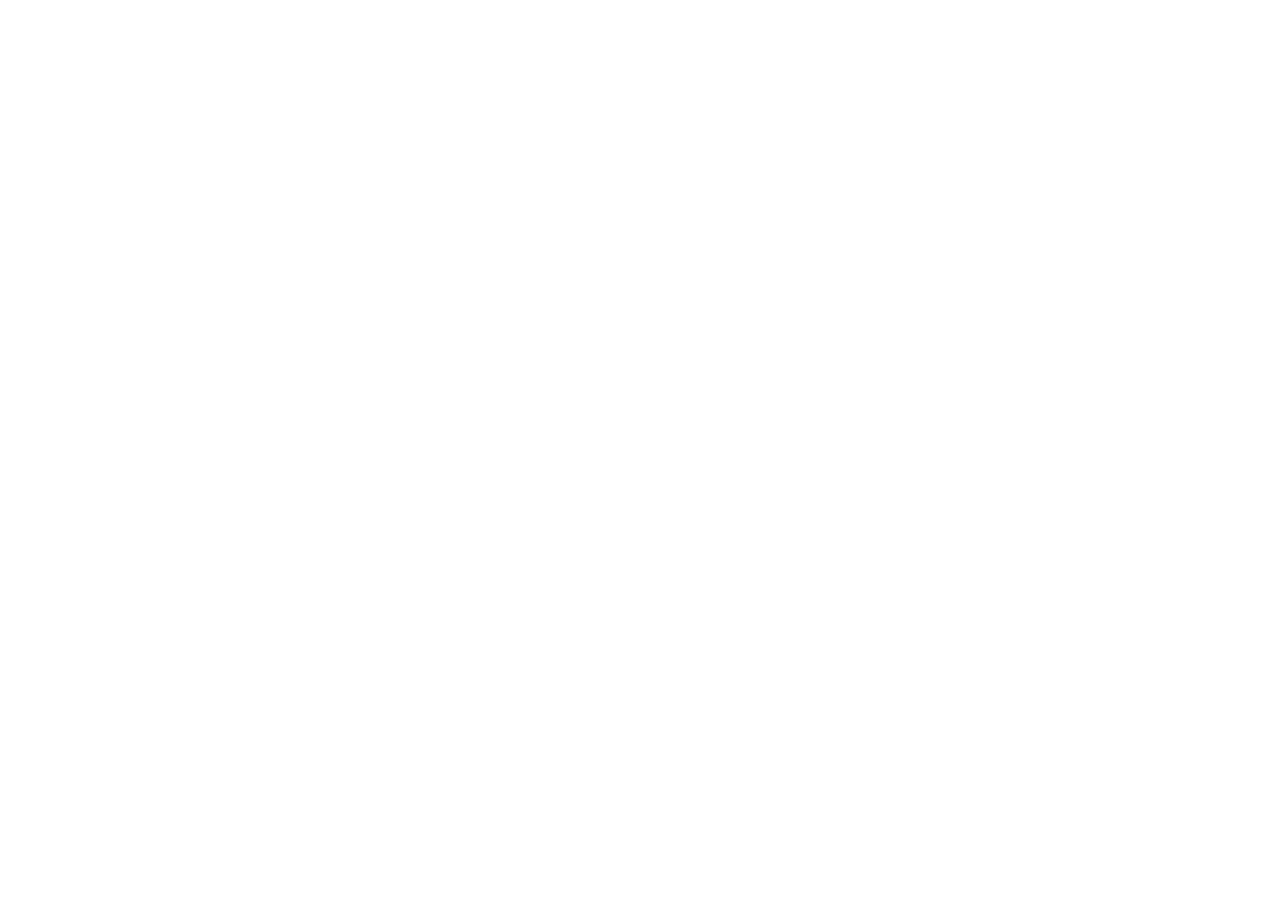
==== index.html @ 43f1a7a7 "Linkamos todo los archivos y los cdn que usemos al html" ====
<!DOCTYPE html>
<html lang="en">
<head>
    <meta charset="UTF-8">
    <meta name="viewport" content="width=device-width, initial-scale=1.0">
    <title>Home</title>

    <link rel="stylesheet" href="https://cdn.jsdelivr.net/npm/swiper@11/swiper-bundle.min.css"/>

    <link rel="stylesheet" href="styles/style.css">
    <link rel="stylesheet" href="https://cdnjs.cloudflare.com/ajax/libs/font-awesome/6.5.2/css/all.min.css">
</head>
<body>



    <script src="https://cdn.jsdelivr.net/npm/swiper@11/swiper-bundle.min.js"></script>
    <script src="scripts/main.js"></script>
</body>
</html>
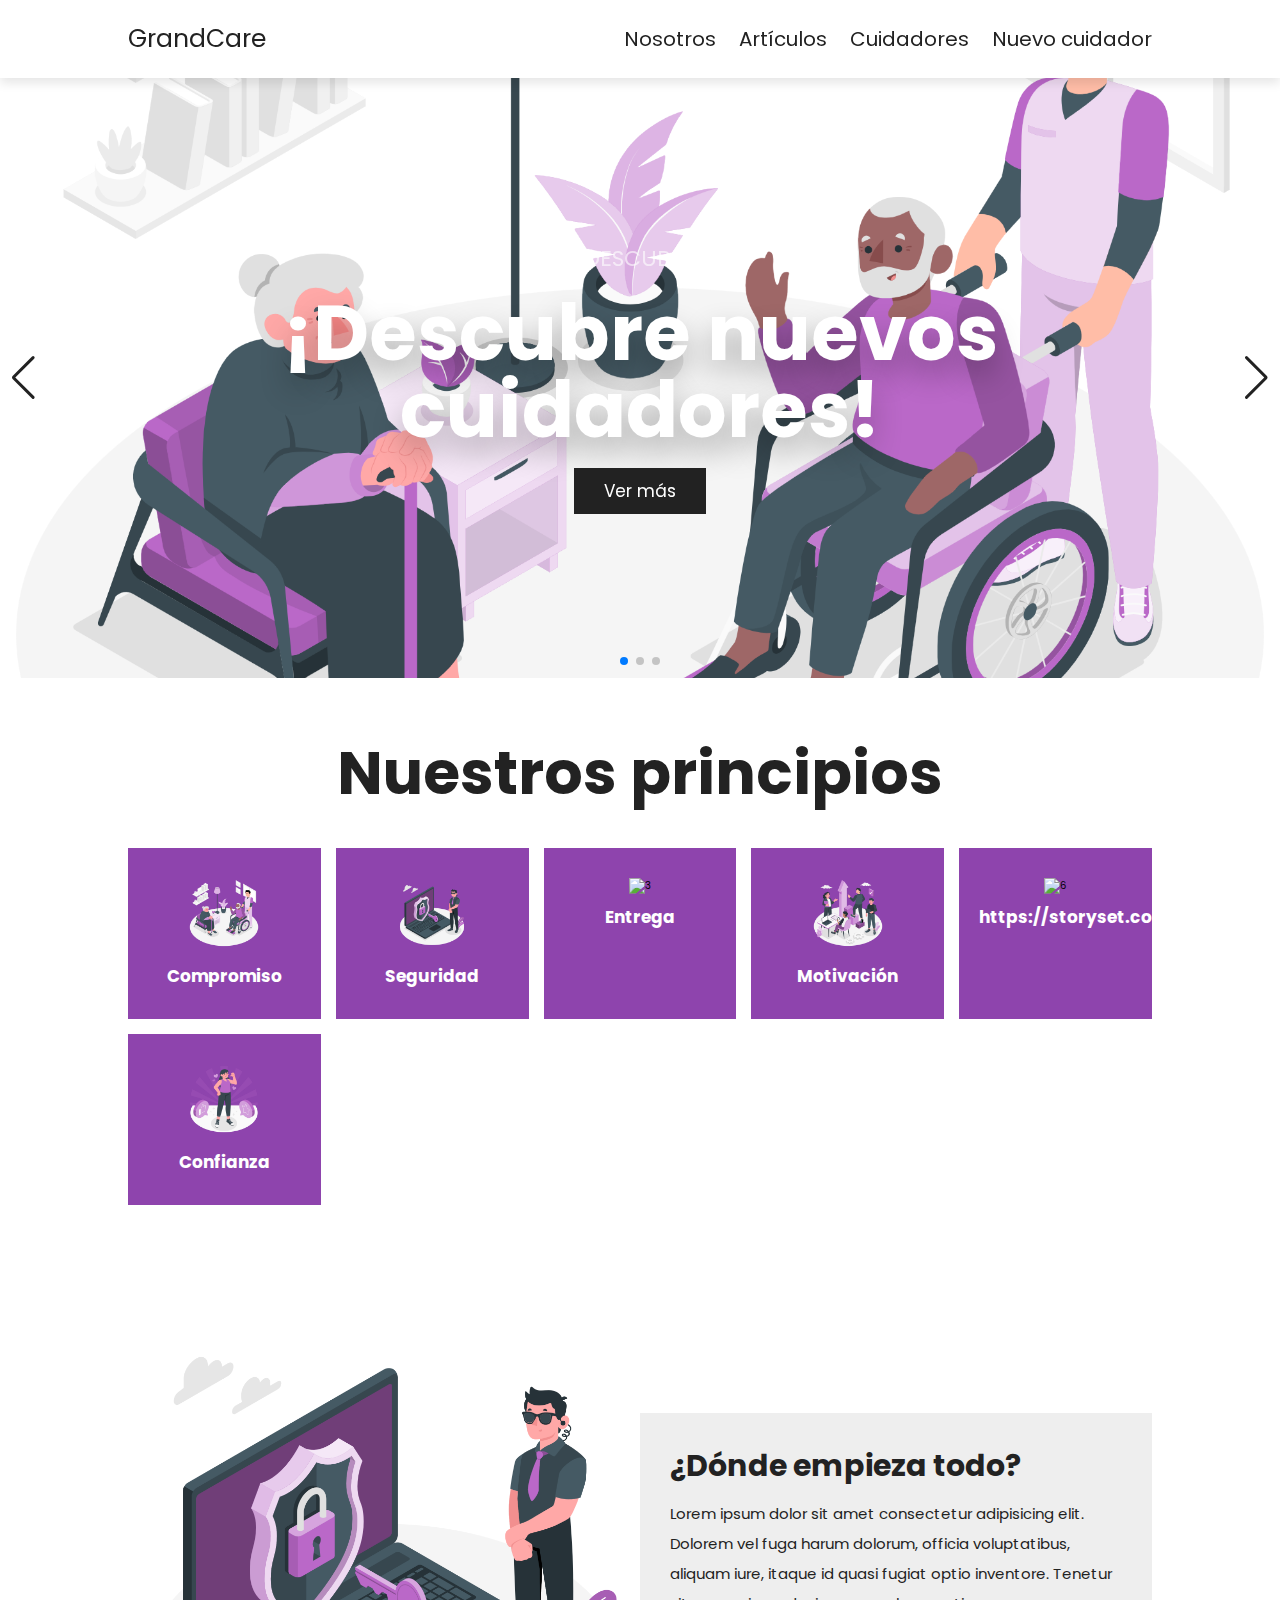
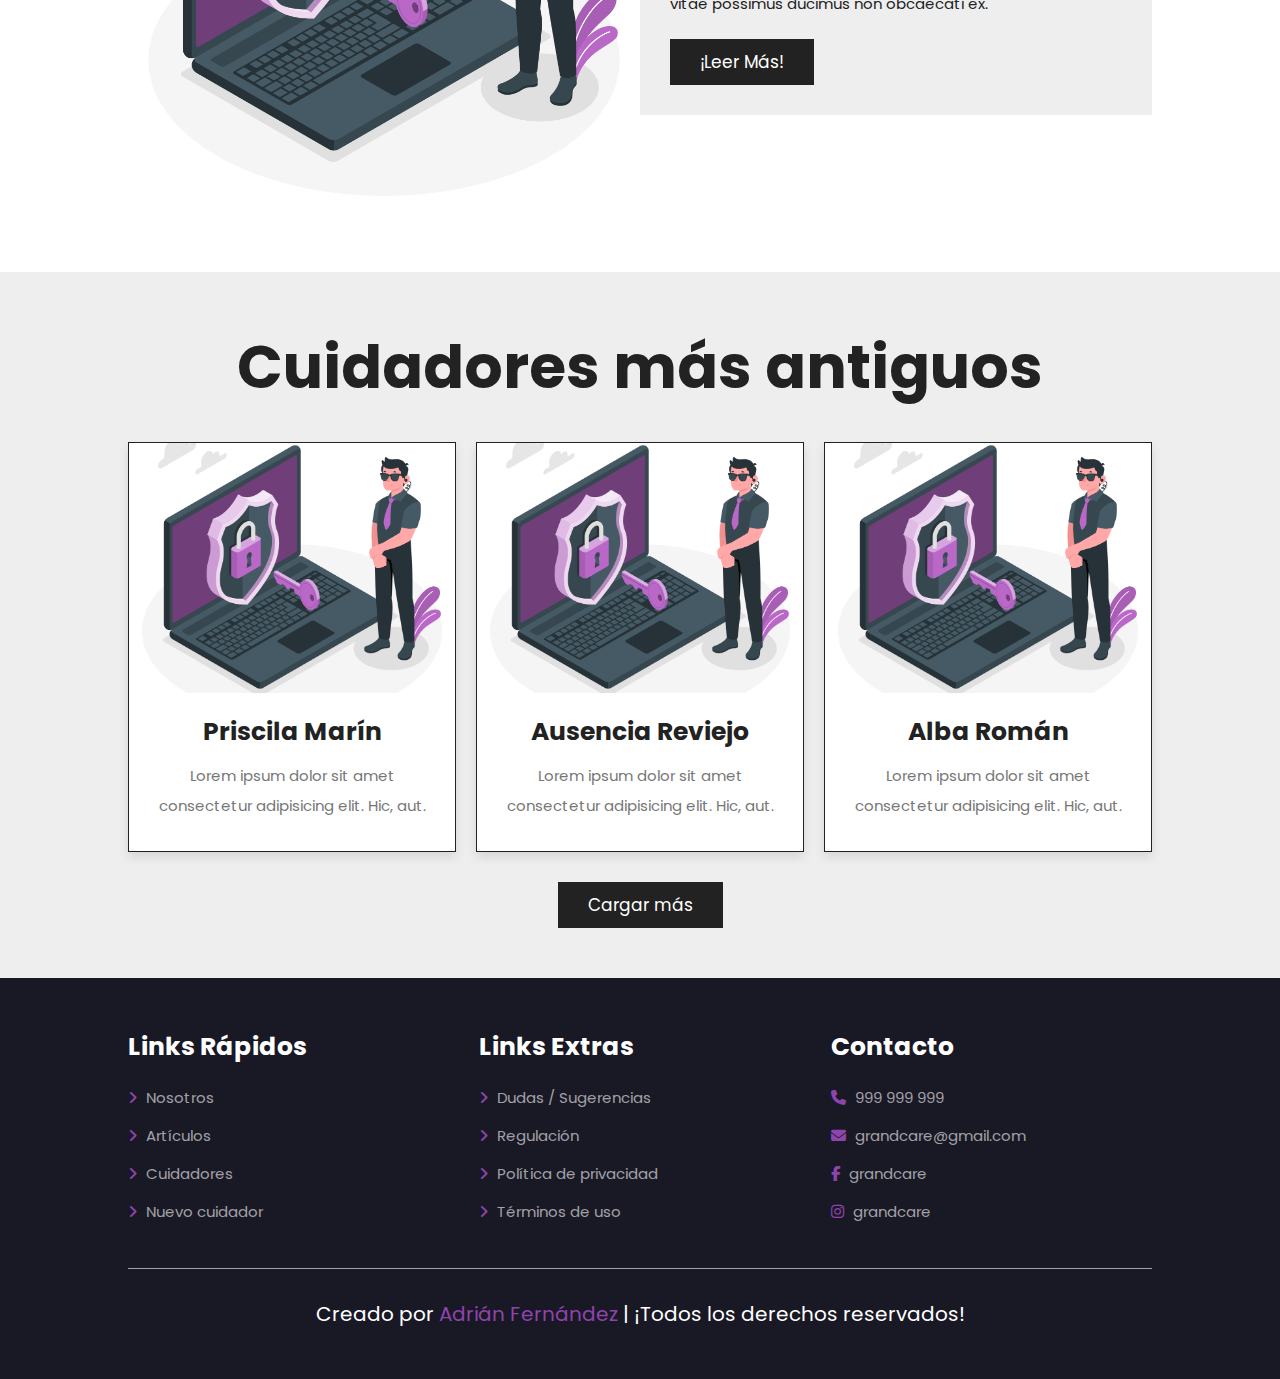
==== commit dd765a40: "Modificamos el tipo de fichero del index" ====
--- a/index.html
+++ b/index.html
@@ -3,18 +3,177 @@
 <head>
     <meta charset="UTF-8">
     <meta name="viewport" content="width=device-width, initial-scale=1.0">
-    <title>Home</title>
-
-    <link rel="stylesheet" href="https://cdn.jsdelivr.net/npm/swiper@11/swiper-bundle.min.css"/>
+    <title>Inicio</title>
+    
+    <link rel="stylesheet" href="https://cdn.jsdelivr.net/npm/swiper@11/swiper-bundle.min.css">
 
     <link rel="stylesheet" href="styles/style.css">
+
     <link rel="stylesheet" href="https://cdnjs.cloudflare.com/ajax/libs/font-awesome/6.5.2/css/all.min.css">
 </head>
 <body>
+    <section class="header">
+        <a href="index.html" class="logo">GrandCare</a>
+
+        <nav class="navbar">
+            <a href="templates/about.html">Nosotros</a>
+            <a href="templates/articles.html">Artículos</a>
+            <a href="templates/helpers.html">Cuidadores</a>
+            <a href="templates/new.html">Nuevo cuidador</a>
+        </nav>
+
+        <div id="menu-btn" class="fas fa-bars"></div>
+    </section>
 
 
+    <section class="home">
+        <div class="swiper home-slider">
+            <div class="swiper-wrapper">
+                <div class="swiper-slide slide" style="background:url(assets/img/compromiso.png) no-repeat">
+                    <div class="content">
+                        <span>¡DESCUBRE!</span>
+                        <h3>¡Descubre nuevos cuidadores!</h3>
+                        <a href="templates/helpers.html" class="btn">Ver más</a>
+                    </div>
+                </div>
+
+                <div class="swiper-slide slide" style="background:url(assets/img/confianza.png) no-repeat">
+                    <div class="content">
+                        <span>¡INFÓRMATE!</span>
+                        <h3>¡Lee y aprende!</h3>
+                        <a href="templates/articles.html" class="btn">Ver más</a>
+                    </div>
+                </div>
+
+                <div class="swiper-slide slide" style="background:url(assets/img/seguridad.png) no-repeat">
+                    <div class="content">
+                        <span>¡ÚNETE!</span>
+                        <h3>¡Únete a nosotros!</h3>
+                        <a href="templates/new.html" class="btn">Ver más</a>
+                    </div>
+                </div>
+            </div>
+
+            <div class="swiper-button-next"></div>
+            <div class="swiper-button-prev"></div>
+            <div class="swiper-pagination"></div>
+        </div>
+    </section>
+
+    <section class="principles">
+        <h1 class="heading-title"> Nuestros principios </h1>
+        <div class="box-container">
+            <div class="box">
+                <img src="assets/img/compromiso.png" alt="">
+                <h3>Compromiso</h3>
+            </div>
+            <div class="box">
+                <img src="assets/img/seguridad.png" alt="">
+                <h3>Seguridad</h3>
+            </div>
+            <div class="box">
+                <img src="" alt="3">
+                <h3>Entrega</h3>
+            </div>
+            <div class="box">
+                <img src="assets/img/motivacion.png" alt="">
+                <h3>Motivación</h3>
+            </div>
+            <div class="box">
+                <img src="" alt="6">
+                <h3>https://storyset.com/</h3>
+            </div>
+            <div class="box">
+                <img src="assets/img/confianza.png" alt="">
+                <h3>Confianza</h3>
+            </div>
+        </div>
+    </section>
+
+
+    <section class="home-about">
+        <div class="image">
+            <img src="assets/img/seguridad.png" alt="">
+        </div>
+
+        <div class="content">
+            <h3>¿Dónde empieza todo?</h3>
+            <p>Lorem ipsum dolor sit amet consectetur adipisicing elit. Dolorem vel fuga harum dolorum, officia voluptatibus, aliquam iure, itaque id quasi fugiat optio inventore. Tenetur vitae possimus ducimus non obcaecati ex.</p>
+            <a href="templates/about.html" class="btn">¡Leer Más!</a>
+        </div>
+    </section>
+
+
+    <section class="home-helpers">
+        <h1 class="heading-title">Cuidadores más antiguos</h1>
+
+        <div class="box-container">
+            <div class="box">
+                <div class="image">
+                    <img src="assets/img/seguridad.png" alt="">
+                </div>
+                <div class="content">
+                    <h3>Priscila Marín</h3>
+                    <p>Lorem ipsum dolor sit amet consectetur adipisicing elit. Hic, aut.</p>
+                </div>
+            </div>
+
+            <div class="box">
+                <div class="image">
+                    <img src="assets/img/seguridad.png" alt="">
+                </div>
+                <div class="content">
+                    <h3>Ausencia Reviejo</h3>
+                    <p>Lorem ipsum dolor sit amet consectetur adipisicing elit. Hic, aut.</p>
+                </div>
+            </div>
+
+            <div class="box">
+                <div class="image">
+                    <img src="assets/img/seguridad.png" alt="">
+                </div>
+                <div class="content">
+                    <h3>Alba Román</h3>
+                    <p>Lorem ipsum dolor sit amet consectetur adipisicing elit. Hic, aut.</p>
+                </div>
+            </div>
+        </div>
+
+        <div class="load-more"><a href="templates/helpers.html" class="btn">Cargar más</a></div>
+    </section>
+
+
+    <section class="footer">
+        <div class="box-container">
+            <div class="box">
+                <h3>Links Rápidos</h3>
+                <a href="templates/about.html"><i class="fa-solid fa-angle-right"></i> Nosotros</a>
+                <a href="templates/articles.html"><i class="fa-solid fa-angle-right"></i> Artículos</a>
+                <a href="templates/helpers.html"><i class="fa-solid fa-angle-right"></i> Cuidadores</a>
+                <a href="templates/new.html"><i class="fa-solid fa-angle-right"></i> Nuevo cuidador</a>
+            </div>
+
+            <div class="box">
+                <h3>Links Extras</h3>
+                <a href="#"><i class="fa-solid fa-angle-right"></i> Dudas / Sugerencias</a>
+                <a href="#"><i class="fa-solid fa-angle-right"></i> Regulación </a>
+                <a href="#"><i class="fa-solid fa-angle-right"></i> Política de privacidad</a>
+                <a href="#"><i class="fa-solid fa-angle-right"></i> Términos de uso</a>
+            </div>
+            
+            <div class="box">
+                <h3>Contacto</h3>
+                <a href="#"><i class="fa-solid fa-phone"></i> 999 999 999 </a>
+                <a href="#"><i class="fa-solid fa-envelope"></i> grandcare@gmail.com </a>
+                <a href="#"><i class="fab fa-facebook-f"></i> grandcare </a>
+                <a href="#"><i class="fab fa-instagram"></i> grandcare </a>
+            </div>
+        </div>
+
+        <div class="credit"> Creado por <span>Adrián Fernández</span> | ¡Todos los derechos reservados! </div>
+    </section>
 
     <script src="https://cdn.jsdelivr.net/npm/swiper@11/swiper-bundle.min.js"></script>
-    <script src="scripts/main.js"></script>
+    <script type="module" src="scripts/main.js"></script>
 </body>
 </html>--- a/styles/style.css
+++ b/styles/style.css
@@ -0,0 +1,580 @@
+@import url('https://fonts.googleapis.com/css2?family=Poppins:wght@100;200;300;400;500;600&display=swap');
+
+:root{
+    --main-color: #8e44ad;
+    --black:#222;
+    --white:#fff;
+    --light-black:#777;
+    --light-white:#fff9;
+    --dark-bg:rgba(0,0,0,.7);
+    --light-bg:#eee;
+    --bg-footer: #191825;
+    --border:.1rem solid var(--black);
+    --box-shadow:0 .5rem 1rem rgba(0,0,0,.1);
+    --text-shadow:0 1.5rem 3rem rgba(0,0,0,.3);
+}
+
+*{
+    font-family: 'Poppins', sans-serif;
+    margin: 0;
+    padding: 0;
+    box-sizing: border-box;
+    outline: none;
+    border: none;
+    text-decoration: none;
+}
+
+html{
+    font-size: 62.5%;
+    overflow-x: hidden;
+}
+
+html::-webkit-scrollbar{
+    width: 1rem;
+}
+
+html::-webkit-scrollbar-track{
+    background-color: var(--white);
+}
+
+html::-webkit-scrollbar-thumb{
+    background-color: var(--main-color);
+}
+
+section{
+    padding: 5rem 10%;
+}
+
+@keyframes fadeIn {
+    0%{
+        transform: scale(0);
+        opacity: 0;
+    }
+}
+
+.heading{
+    background-size: cover !important;
+    background-position: center !important;
+    padding-top: 10rem;
+    padding-bottom: 15rem;
+    display: flex;
+    align-items: center;
+    justify-content: center;
+}
+
+.heading h1{
+    font-size: 10rem;
+    color: var(--white);
+    text-shadow: var(--text-shadow);
+}
+
+.heading-title{
+    text-align: center;
+    margin-bottom: 3rem;
+    font-size: 6rem;
+    color: var(--black);
+}
+
+.header{
+    position: sticky;
+    top: 0;
+    left: 0;
+    right: 0;
+    z-index: 1000;
+    background-color: var(--white);
+    display: flex;
+    padding-top: 2rem;
+    padding-bottom: 2rem;
+    box-shadow: var(--box-shadow);
+    align-items: center;
+    justify-content: space-between;
+}
+
+.header .logo{
+    font-size: 2.5rem;
+    color: var(--black);
+}
+
+.header .navbar a{
+    font-size: 2rem;
+    margin-left: 2rem;
+    color: var(--black);
+}
+
+.header .navbar a:hover{
+    color: var(--main-color);
+}
+
+#menu-btn{
+    font-size: 2.5rem;
+    cursor: pointer;
+    color: var(--black);
+    display: none;
+}
+
+.home{
+    padding: 0;
+}
+
+.home .slide{
+    text-align: center;
+    padding: 2rem;
+    display: flex;
+    align-items: center;
+    justify-content: center;
+    background-size: cover !important;
+    background-position: center !important;
+    min-height: 60rem;
+}
+
+.home .slide .content{
+    width: 85rem;
+}
+
+.home .swiper-slide-active .content{
+    display: inline-block;
+}
+
+
+.home .slide .content span{
+    display: block;
+    font-size: 2.2rem;
+    color: var(--light-white);
+    padding-bottom: 1rem;
+    animation: fadeIn .4s linear backwards .2s;
+}
+
+.home .slide .content h3{
+    font-size: 6vw;
+    color: var(--white);
+    line-height: 1;
+    text-shadow: var(--text-shadow);
+    padding: 1rem 0;
+    animation: fadeIn .4s linear backwards .4s;
+}
+
+.home .slide .content .btn{
+    animation: fadeIn .2s linear backwards .6s;
+}
+
+.home .swiper-button-next,
+.home .swiper-button-prev{
+    color: var(--black);
+}
+
+.home .swiper-button-next:hover,
+.home .swiper-button-prev:hover{
+    color: var(--main-color);
+}
+
+.btn{
+    display: inline-block;
+    background-color: var(--black);
+    margin-top: 1rem;
+    color: var(--white);
+    font-size: 1.7rem;
+    padding: 1rem 3rem;
+}
+
+.btn:hover{
+    background-color: var(--main-color);
+}
+
+.principles .box-container{
+    display: grid;
+    grid-template-columns: repeat(auto-fit, minmax(16rem, 1fr));
+    gap: 1.5rem;
+}
+
+.principles .box-container .box{
+    padding: 3rem 2rem;
+    text-align: center;
+    background: var(--main-color);
+    cursor: pointer;
+}
+
+.principles .box-container .box:hover{
+    background: var(--black);
+}
+
+.principles .box-container .box img{
+    height: 7rem;
+}
+
+.principles .box-container .box h3{
+    color: var(--white);
+    font-size: 1.7rem;
+    padding-top: 1rem;
+}
+
+.home-about{
+    display: flex;
+    align-items: center;
+    flex-wrap: wrap;
+}
+
+.home-about .image{
+    flex: 1 1 41rem;
+}
+
+.home-about .image img{
+    width: 100%;
+}
+
+.home-about .content{
+    flex: 1 1 41rem;
+    padding: 3rem;
+    background: var(--light-bg);
+}
+
+.home-about .content h3{
+    font-size: 3rem;
+    color: var(--black);
+}
+
+.home-about .content p{
+    font-size: 1.5rem;
+    padding: 1rem 0;
+    line-height: 2;
+    color: var(--black);
+}
+
+.home-helpers{
+    background: var(--light-bg);
+}
+
+.home-helpers .box-container{
+    display: grid;
+    grid-template-columns: repeat(auto-fit, minmax(30rem, 1fr));
+    gap: 2rem;
+}
+
+.home-helpers .box-container .box{
+    border: var(--border);
+    box-shadow: var(--box-shadow);
+    background: var(--white);
+}
+
+.home-helpers .box-container .box:hover .image img{
+    transform: scale(1.1);
+}
+
+.home-helpers .box-container .box .image{
+    height: 25rem;
+    overflow: hidden;
+}
+
+.home-helpers .box-container .box .image img{
+    height: 100%;
+    width: 100%;
+    object-fit: cover;
+    transition: .2s linear;
+}
+
+.home-helpers .box-container .box .content{
+    padding: 2rem;
+    text-align: center;
+}
+
+.home-helpers .box-container .box .content h3{
+    font-size: 2.5rem;
+    color: var(--black);
+}
+
+.home-helpers .box-container .box .content p{
+    font-size: 1.5rem;
+    color: var(--light-black);
+    line-height: 2;
+    padding: 1rem 0;
+}
+
+.home-helpers .load-more{
+    text-align: center;
+    margin-top: 2rem;
+}
+
+.about{
+    display: flex;
+    align-items: center;
+    flex-wrap: wrap;
+    gap: 3rem;
+}
+
+.about .image{
+    flex: 1 1 41rem;
+}
+
+.about .image img{
+    width: 100%;
+}
+
+.about .content{
+    flex: 1 1 41rem;
+    text-align: center;
+}
+
+.about .content h3{
+    font-size: 3rem;
+    color: var(--black);
+}
+
+.about .content p{
+    font-size: 1.5rem;
+    color: var(--light-black);
+    line-height: 2;
+    padding: 1rem 0;
+}
+
+.about .content .icons-container{
+    margin-top: 2rem;
+    display: flex;
+    flex-wrap: wrap;
+    gap: 1.5rem;
+    align-items: flex-end;
+}
+
+.about .content .icons-container .icons{
+    background: var(--light-bg);
+    padding: 2rem;
+    flex: 1 1 16rem;
+}
+
+.about .content .icons-container .icons i{
+    font-size: 4rem;
+    margin-bottom: 2rem;
+    color: var(--main-color);
+}
+
+.about .content .icons-container .icons span{
+    font-size: 1.5rem;
+    color: var(--light-black);
+    display: block;
+}
+
+
+
+
+.helpers .box-container{
+    display: grid;
+    grid-template-columns: repeat(auto-fit, minmax(30rem, 1fr));
+    gap: 2rem;
+}
+
+.helpers .box-container .box{
+    border: var(--border);
+    box-shadow: var(--box-shadow);
+    background: var(--white);
+    display: none;
+}
+
+.helpers .box-container .box:nth-child(1),
+.helpers .box-container .box:nth-child(2),
+.helpers .box-container .box:nth-child(3),
+.helpers .box-container .box:nth-child(4),
+.helpers .box-container .box:nth-child(5),
+.helpers .box-container .box:nth-child(6){
+    display: inline-block;
+}
+
+.helpers .box-container .box:hover .image img{
+    transform: scale(1.1);
+}
+
+.helpers .box-container .box .image{
+    height: 25rem;
+    overflow: hidden;
+}
+
+.helpers .box-container .box .image img{
+    height: 100%;
+    width: 100%;
+    object-fit: cover;
+    transition: .2s linear;
+}
+
+.helpers .box-container .box .content{
+    padding: 2rem;
+    text-align: center;
+}
+
+.helpers .box-container .box .content h3{
+    font-size: 2.5rem;
+    color: var(--black);
+}
+
+/*.helpers .box-container .box .content p{
+    font-size: 1.5rem;
+    color: var(--light-black);
+    line-height: 2;
+    padding: 1rem 0;
+}*/
+
+.helpers .load-more{
+    text-align: center;
+    margin-top: 2rem;
+}
+
+
+.join .join-form{
+    padding: 2rem;
+    background: var(--light-bg);
+}
+
+.join .join-form .flex{
+    display: flex;
+    flex-wrap: wrap;
+    gap: 2rem;
+}
+
+.join .join-form .flex .inputBox{
+    flex: 1 1 41rem;
+}
+
+.join .join-form .flex .inputBox input{
+    width: 100%;
+    padding: 1.2rem 1.4rem;
+    font-size: 1.6rem;
+    color: var(--light-black);
+    margin-top: 1.5rem;
+    border: var(--border);
+}
+
+.join .join-form .flex .inputBox input:focus{
+    background: var(--black);
+    color: var(--white);
+}
+
+.join .join-form .flex .inputBox input:focus::placeholder{
+    color: var(--light-white);
+}
+
+.join .join-form .flex .inputBox span{
+    font-size: 1.5rem;
+    color: var(--light-black);
+}
+
+.join .join-form .btn{
+    margin-top: 2rem;
+}
+
+
+
+.footer{
+    background-color: var(--bg-footer);
+}
+
+.footer .box-container{
+    display: grid;
+    grid-template-columns: repeat(auto-fit, minmax(25rem, 1fr));
+    gap: 3rem;
+}
+
+.footer .box-container .box h3{
+    color: var(--white);
+    font-size: 2.5rem;
+    padding-bottom: 2rem;
+}
+
+.footer .box-container .box a{
+    color: var(--light-white);
+    font-size: 1.5rem;
+    padding-bottom: 1.5rem;
+    display: block;
+}
+
+.footer .box-container .box a i{
+    color: var(--main-color);
+    padding-right: .5rem;
+    transition: .2s linear;
+}
+
+.footer .box-container .box a:hover i{
+    padding-right: 2rem;
+}
+
+.footer .credit{
+    text-align: center;
+    padding-top: 3rem;
+    margin-top: 3rem;
+    border-top: .1rem solid var(--light-white);
+    font-size: 2rem;
+    color: var(--white);
+}
+
+.footer .credit span{
+    color: var(--main-color);
+}
+
+
+
+
+@media (max-width:1200px) {
+    section{
+        padding: 3rem 5%;
+    }
+}
+
+@media (max-width:991px) {
+    html{
+        font-size: 55%;
+    }
+
+    section{
+        padding: 3rem 2rem;
+    }
+
+    .home .slide .content h3{
+        font-size: 8vw;
+    }
+}
+
+@media (max-width:768px) {
+    .heading h1{
+        font-size: 4rem;
+    }
+
+    #menu-btn{
+        display: inline-block;
+        transition: .2s linear;
+    }
+
+    #menu-btn.fa-times{
+        transform: rotate(180deg);
+    }
+
+    .header .navbar{
+        position: absolute;
+        top: 99%;
+        left: 0;
+        right: 0;
+        background-color: var(--white);
+        border-top: var(--border);
+        padding: 2rem;
+        transition: .2s linear;
+        clip-path: polygon(0 0, 100% 0, 100% 0, 0 0);
+    }
+
+    .header .navbar.active{
+        clip-path: polygon(0 0, 100% 0, 100% 100%, 0 100%);
+    }
+
+    .header .navbar a{
+        display: block;
+        margin: 2rem;
+        text-align: center;
+    }
+}
+
+@media (max-width:450px) {
+    html{
+        font-size: 50%;
+    }
+
+    .heading-title{
+        font-size: 3.5rem;
+    }
+
+    .home .slide .content h3{
+        font-size: 7vw;
+    }
+}
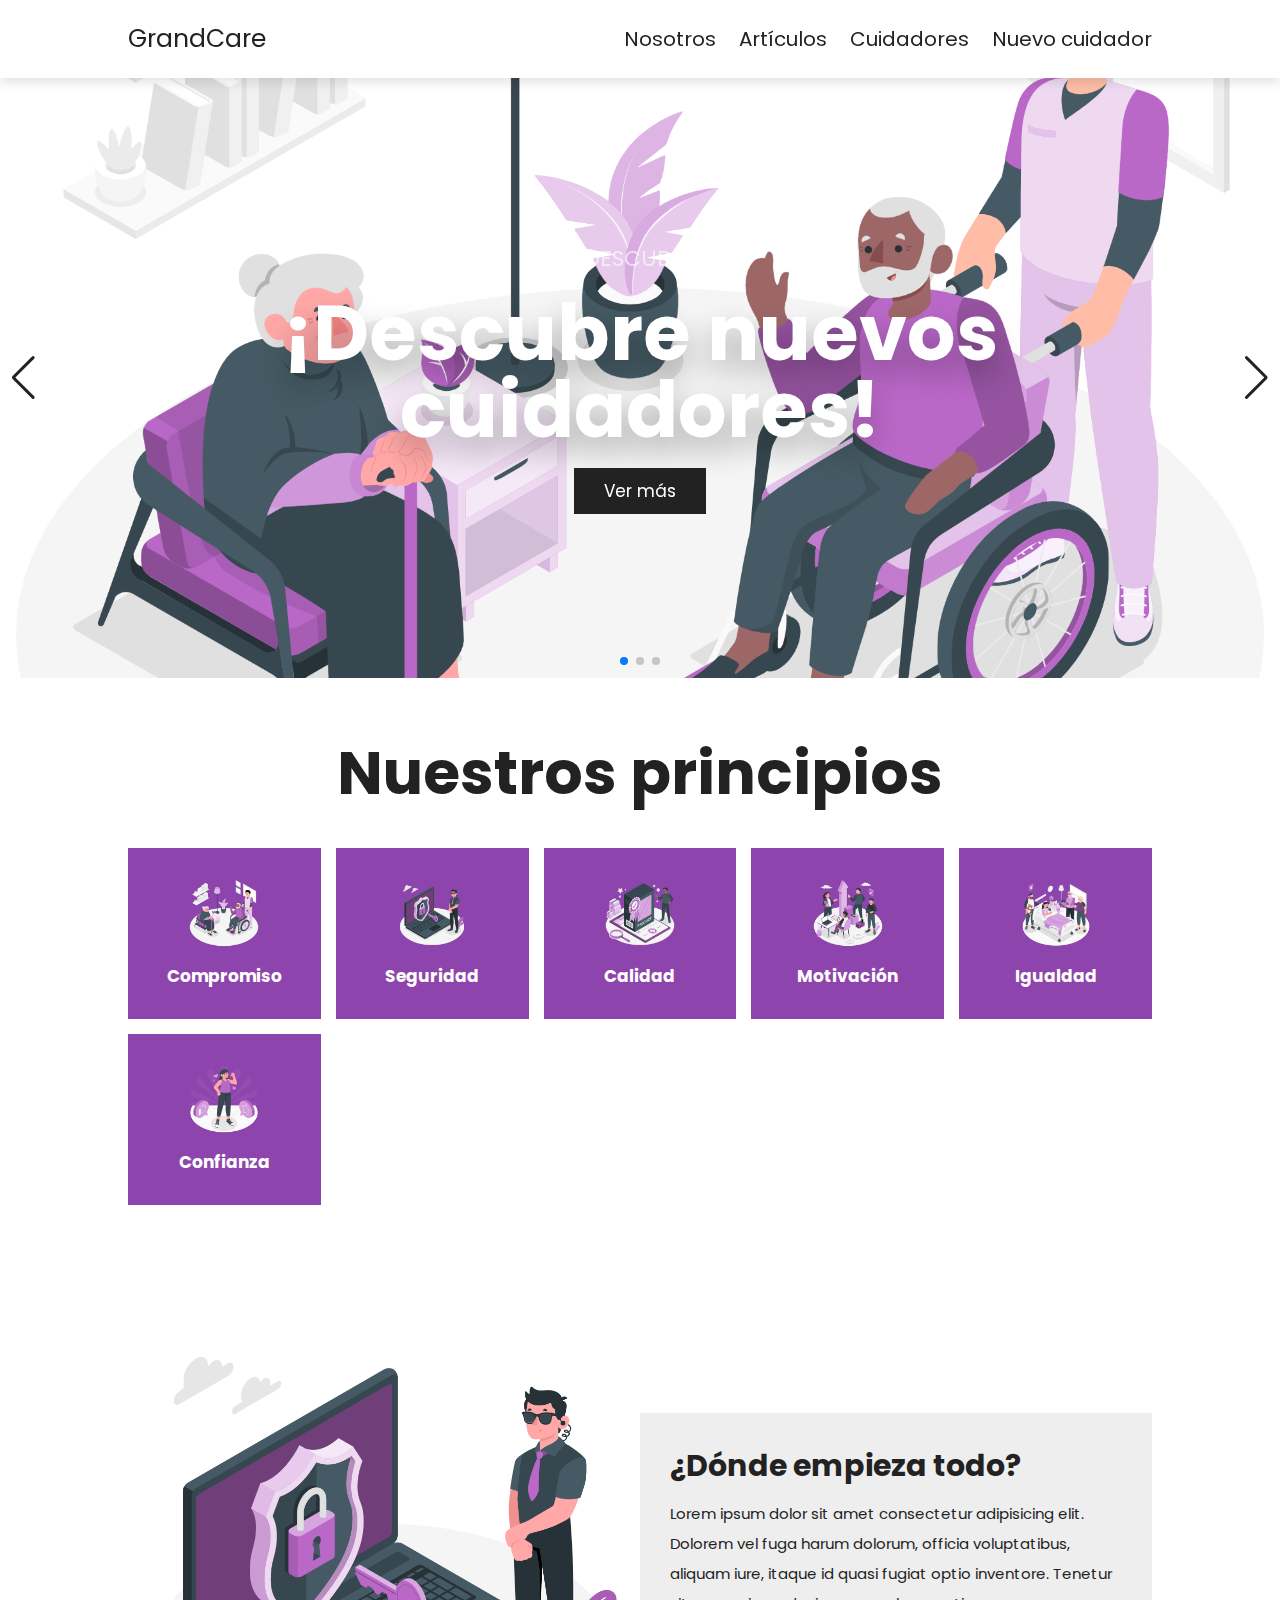
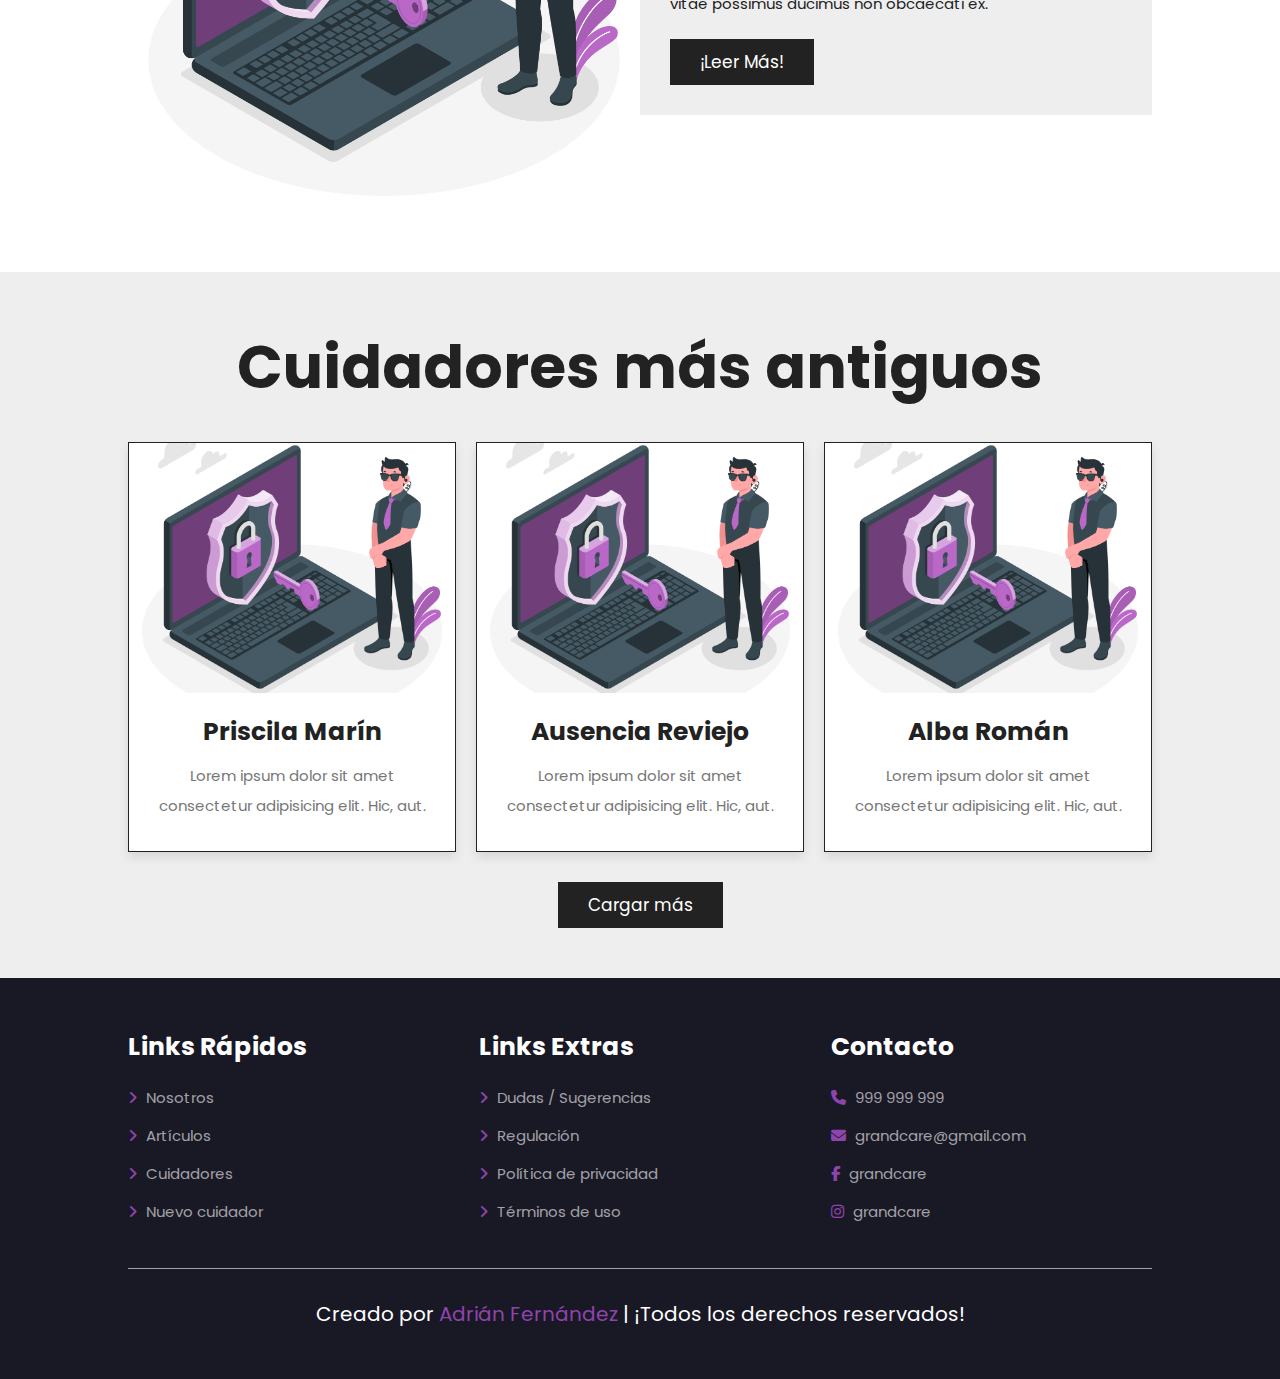
==== commit 18f5cc75: "Insertamos las fotos de los principios restantes" ====
--- a/index.html
+++ b/index.html
@@ -72,16 +72,16 @@
                 <h3>Seguridad</h3>
             </div>
             <div class="box">
-                <img src="" alt="3">
-                <h3>Entrega</h3>
+                <img src="assets/img/calidad.png" alt="">
+                <h3>Calidad</h3>
             </div>
             <div class="box">
                 <img src="assets/img/motivacion.png" alt="">
                 <h3>Motivación</h3>
             </div>
             <div class="box">
-                <img src="" alt="6">
-                <h3>https://storyset.com/</h3>
+                <img src="assets/img/igualdad.png" alt="">
+                <h3>Igualdad</h3>
             </div>
             <div class="box">
                 <img src="assets/img/confianza.png" alt="">
--- a/styles/style.css
+++ b/styles/style.css
@@ -112,6 +112,9 @@
     display: none;
 }
 
+
+
+
 .home{
     padding: 0;
 }
@@ -293,6 +296,9 @@
     margin-top: 2rem;
 }
 
+
+
+
 .about{
     display: flex;
     align-items: center;
@@ -349,6 +355,41 @@
     font-size: 1.5rem;
     color: var(--light-black);
     display: block;
+}
+
+
+
+
+.article{
+    display: flex;
+    align-items: center;
+    flex-wrap: wrap;
+    gap: 3rem;
+}
+
+.article .image{
+    flex: 1 1 41rem;
+}
+
+.article .image img{
+    width: 100%;
+}
+
+.article .content{
+    flex: 1 1 41rem;
+    text-align: center;
+}
+
+.article .content h3{
+    font-size: 3rem;
+    color: var(--black);
+}
+
+.article .content p{
+    font-size: 1.5rem;
+    color: var(--light-black);
+    line-height: 2;
+    padding: 1rem 0;
 }
 
 
@@ -414,23 +455,50 @@
     margin-top: 2rem;
 }
 
-
-.join .join-form{
+.dialog {
+    position: fixed;
+    top: 50%;
+    left: 50%;
+    transform: translate(-50%, -50%);
+    background-color: var(--white);
+    padding: 20px;
+    border: 1px solid var(--light-white);
+    border-radius: 10px;
+    box-shadow: 0 2px 10px var(--box-shadow);
+    max-width: 80%;
+    max-height: 80%;
+    overflow: auto;
+}
+
+.dialog h3 {
+    font-size: 1.5rem;
+    margin-bottom: 10px;
+}
+
+.dialog p {
+    font-size: 1.4rem;
+    margin-bottom: 10px;
+}
+
+
+
+
+.join .new-form{
     padding: 2rem;
     background: var(--light-bg);
 }
 
-.join .join-form .flex{
+.join .new-form .flex{
     display: flex;
     flex-wrap: wrap;
     gap: 2rem;
 }
 
-.join .join-form .flex .inputBox{
+.join .new-form .flex .inputBox{
     flex: 1 1 41rem;
 }
 
-.join .join-form .flex .inputBox input{
+.join .new-form .flex .inputBox input{
     width: 100%;
     padding: 1.2rem 1.4rem;
     font-size: 1.6rem;
@@ -439,23 +507,24 @@
     border: var(--border);
 }
 
-.join .join-form .flex .inputBox input:focus{
+.join .new-form .flex .inputBox input:focus{
     background: var(--black);
     color: var(--white);
 }
 
-.join .join-form .flex .inputBox input:focus::placeholder{
+.join .new-form .flex .inputBox input:focus::placeholder{
     color: var(--light-white);
 }
 
-.join .join-form .flex .inputBox span{
+.join .new-form .flex .inputBox span{
     font-size: 1.5rem;
     color: var(--light-black);
 }
 
-.join .join-form .btn{
+.join .new-form .btn{
     margin-top: 2rem;
 }
+
 
 
 
@@ -563,6 +632,18 @@
         margin: 2rem;
         text-align: center;
     }
+
+    .dialog {
+        width: 60%;
+    }
+
+    .dialog h3 {
+        font-size: 1.2rem;
+    }
+
+    .dialog p {
+        font-size: 1.3rem;
+    }
 }
 
 @media (max-width:450px) {
@@ -577,4 +658,16 @@
     .home .slide .content h3{
         font-size: 7vw;
     }
-}
+
+    .dialog {
+        width: 90%;
+    }
+
+    .dialog h3 {
+        font-size: 1rem;
+    }
+
+    .dialog p {
+        font-size: 1.3rem;
+    }
+}
